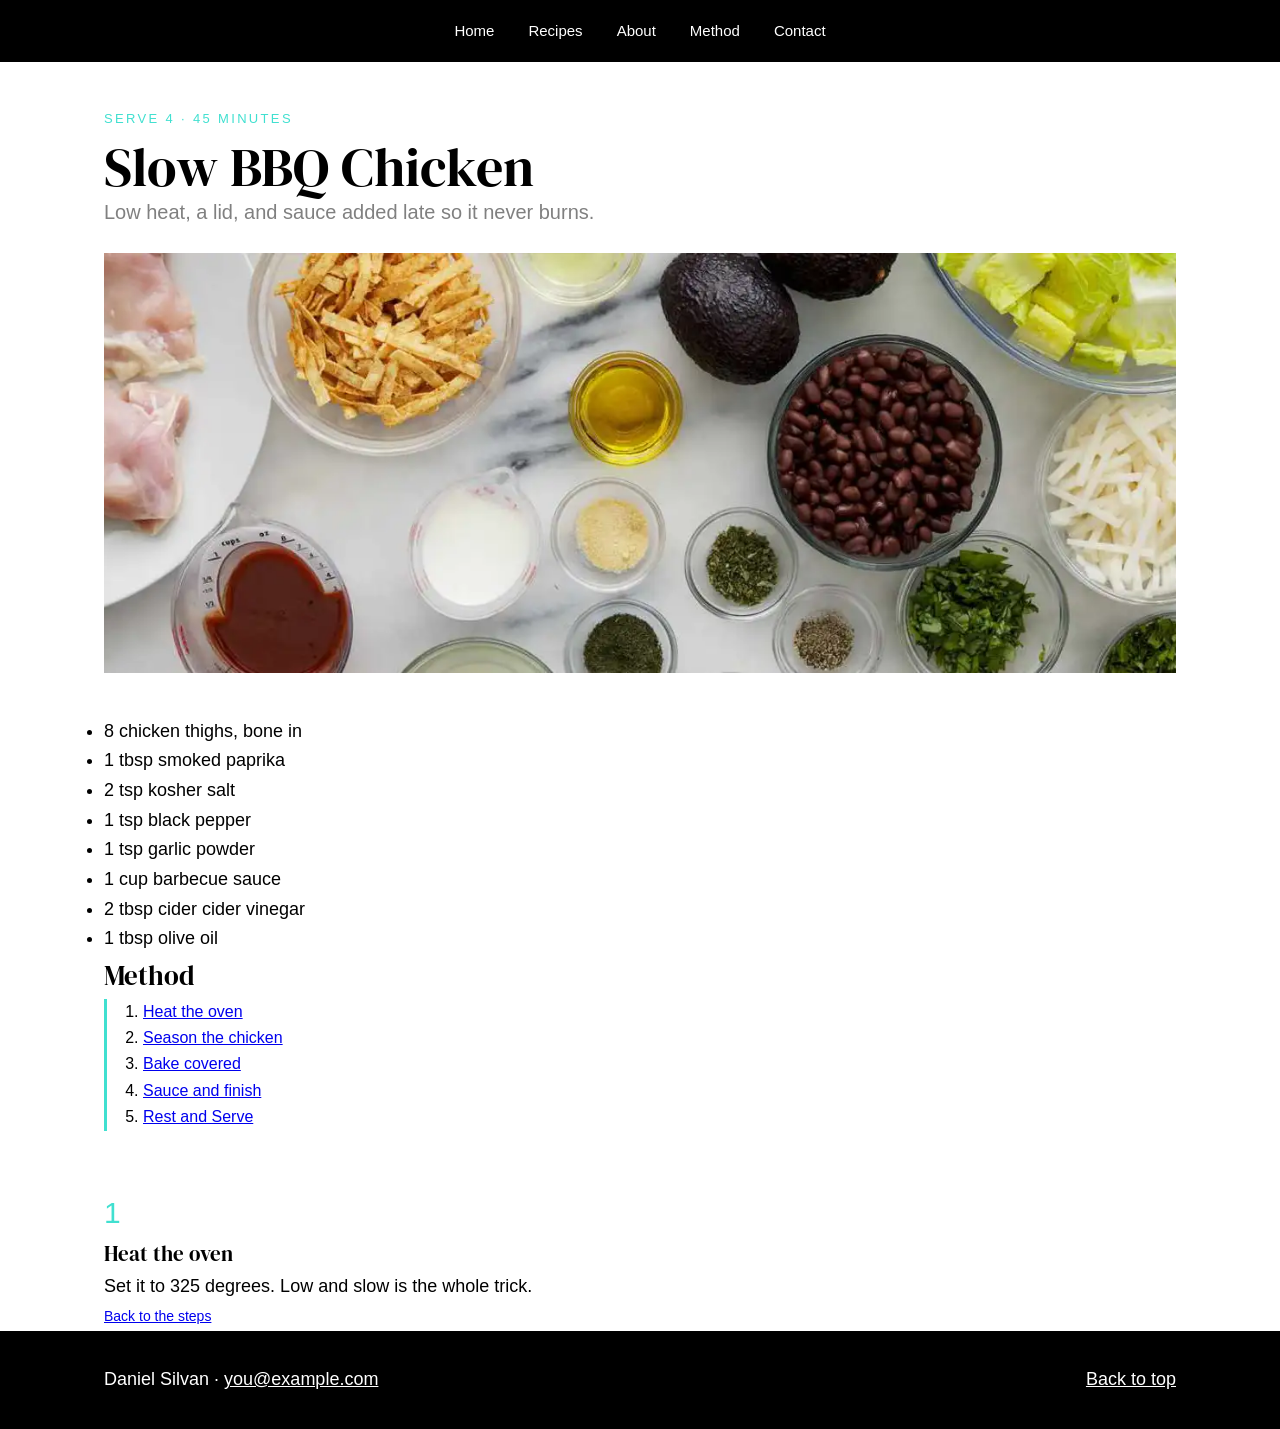
==== recipes/bbq-chicken.html @ 24c55d3a "styling hyper links" ====
<!DOCTYPE html>
<html lang="en">
<head>
    <meta charset="UTF-8">
    <meta name="viewport" content="width=device-width, initial-scale=1.0">
    <title>Slow BBQ Chicken</title>

    <link rel="preconnect" href="https://fonts.googleapis.com">
    <link rel="preconnect" href="https://fonts.gstatic.com" crossorigin>
    <link href="https://fonts.googleapis.com/css2?family=DM+Serif+Display:ital@0;1&display=swap" rel="stylesheet">

    <link rel="stylesheet" href="../css/styles.css">
</head>
<body id="top">

   <nav class="site-nav">
    <ul>
        <li>
            <a href="../index.html">Home</a>
        </li>

        <li>
            <a href="../index.html#cards">Recipes</a>
        </li>

        <li>
            <a href="../index.html#about">About</a>
        </li>

        <li>
            <a href="../index.html#method">Method</a>
        </li>

        <li>
            <a href="mailto:you@example.com">Contact</a>
        </li>
    </ul>
</nav>

<main>
    <header class="recipe-hero">
        <p class="eyebrow">Serve 4 &middot; 45 minutes</p>
        <h1>Slow BBQ Chicken</h1>
        <p class="lede">Low heat, a lid, and sauce added late so it never burns.</p>
        <img src="../images/bbq-chicken-banner.webp" alt="A tray of BBQ chicken">
    </header>

<div class="'recipe-body">
    <aside class="ingridents">
        <ul>
            <li>8 chicken thighs, bone in</li>
            <li>1 tbsp smoked paprika</li>
            <li>2 tsp kosher salt</li>
            <li>1 tsp black pepper</li>
            <li>1 tsp garlic powder</li>
            <li>1 cup barbecue sauce</li>
            <li>2 tbsp cider cider vinegar</li>
            <li>1 tbsp olive oil</li>
        </ul>
    </aside>

    <section id="method">
        <h2>Method</h2>

        <nav class="jump">
            <ol>
            <li><a href="#step-1">Heat the oven</a></li>
            <li><a href="#step-2">Season the chicken</a></li>
            <li><a href="#step-3">Bake covered</a></li>
            <li><a href="#step-4">Sauce and finish</a></li>
            <li><a href="#step-5">Rest and Serve</a></li>
            </ol>
        </nav>
        
        <article class="step" id="step-1">
            <span class="num">1</span>
            <h3>Heat the oven</h3>
            <p>Set it to 325 degrees. Low and slow is the whole trick.</p>
            <p><a class="back" href="#method">Back to the steps</a></p>
        </article>
    </section>
</div>


</main>

    <footer class="site-footer">
        <div class="inner">
        <p>Daniel Silvan &middot; <a href="mailto:you@example.com">you@example.com</a></p>
        <p class="right"><a href="#top">Back to top</a></p>
        </div>
    </footer>

</body>
</html>
---- css/styles.css ----
* {
    box-sizing: border-box;
    margin: 0;
    padding: 0;
}

body {
    background-color: white;
    color: black;
    font-family: 'Inter', Arial, Helvetica, sans-serif;
    font-size: 18px;
    line-height: 1.65;
}

h1, h2, h3 {
    font-family: 'DM Serif Display', Georgia, serif;
    font-weight: 400;
}

.site-nav {
    background-color: black;
}

.site-nav ul {
    list-style: none;
    display: grid;
    grid-template: auto / auto auto auto auto auto;
    gap: 34px;
    width: max-content;
    margin: 0 auto;
    padding: 16px 24px;
}

.site-nav a {
    color: white;
    text-decoration: none;
    font-size: 15px;
}

main {
    max-width: 1120px;
    margin: 0 auto;
    padding: 0 24px;
}

.site-footer {
    background-color: black;
    color: white;
}

.site-footer .inner {
    display: grid;
    grid-template: auto/ 1fr 1fr;
    max-width: 1120px;
    margin: 0 auto;
    padding: 34px 24px;
}

.site-footer a {
    color: white;
}

.site-footer .right {
    text-align: right;
}

.hero {
    display: grid;
    grid-template: auto / 1fr 1fr;
    gap: 28px;
    padding: 54px 0;
}

.hero img {
    width: 100%;
    height: 380px;
    object-fit: cover;
}

h1 {
    font-size: 54px;
    line-height: 1.05;
}

.eyebrow {
    font-size: 13px;
    letter-spacing: 0.18em;
    text-transform: uppercase;
    color: turquoise;
    margin-bottom: 10px;
}

.lede {
    font-size: 20px;
    color: gray;
}

.button {
    display: inline-block;
    margin-top: 12px;
    background: turquoise;
    color: white;
    text-decoration: none;
    padding: 13px 22px;
    font-size: 15px;
    text-transform: uppercase;
}

.section-head {
    border-top: 1px solid white;
    padding: 34px 0 24px;
}

.section-head p {
    max-width: 68ch;
}

.card {
    display: grid;
    grid-template: auto / 1fr 1fr 1fr;
    gap: 28px;
    padding-bottom: 60px;
}

.card img {
    width: 100%;
    height: 230px;
    object-fit: cover;
}

.card h3 {
    margin: 14px 0 6px;
}

.card p {
    font-size: 16px;
    color: gray;
}


.recipe-hero {
    padding: 46px 0 34px;
}

.recipe-hero img {
    width: 100%;
    height: 420px;
    object-fit: cover;
    margin-top: 24px;
}


.recipe-body {
    display: grid;
    grid-template: auto / 300px 1fr;
    gap: 54px;
    padding-bottom: 60px;
}

.ingredient {
    background: white;
    padding: 26px;
    align-self: start;
}

.ingredients ul {
    margin: 12px 0 0 20px;
}

.ingredients li {
    margin-bottom: 9px;
    font-size: 16px;
}

.jump {
    border-left: 3px solid turquoise;
    padding-left: 18px;
    margin-bottom: 30px;
}

.jump ol {
    margin-left: 18px;
}

.jump li {
    font-size: 16px;
}

.step {
    border-top: 1px solid white;
    padding-top: 26px;
    margin-top: 26px;
}

.step .num {
    display: block;
    font-size: 30px;
    color: turquoise;
}

.back {
    font-size: 14px;
    color: gray];
}
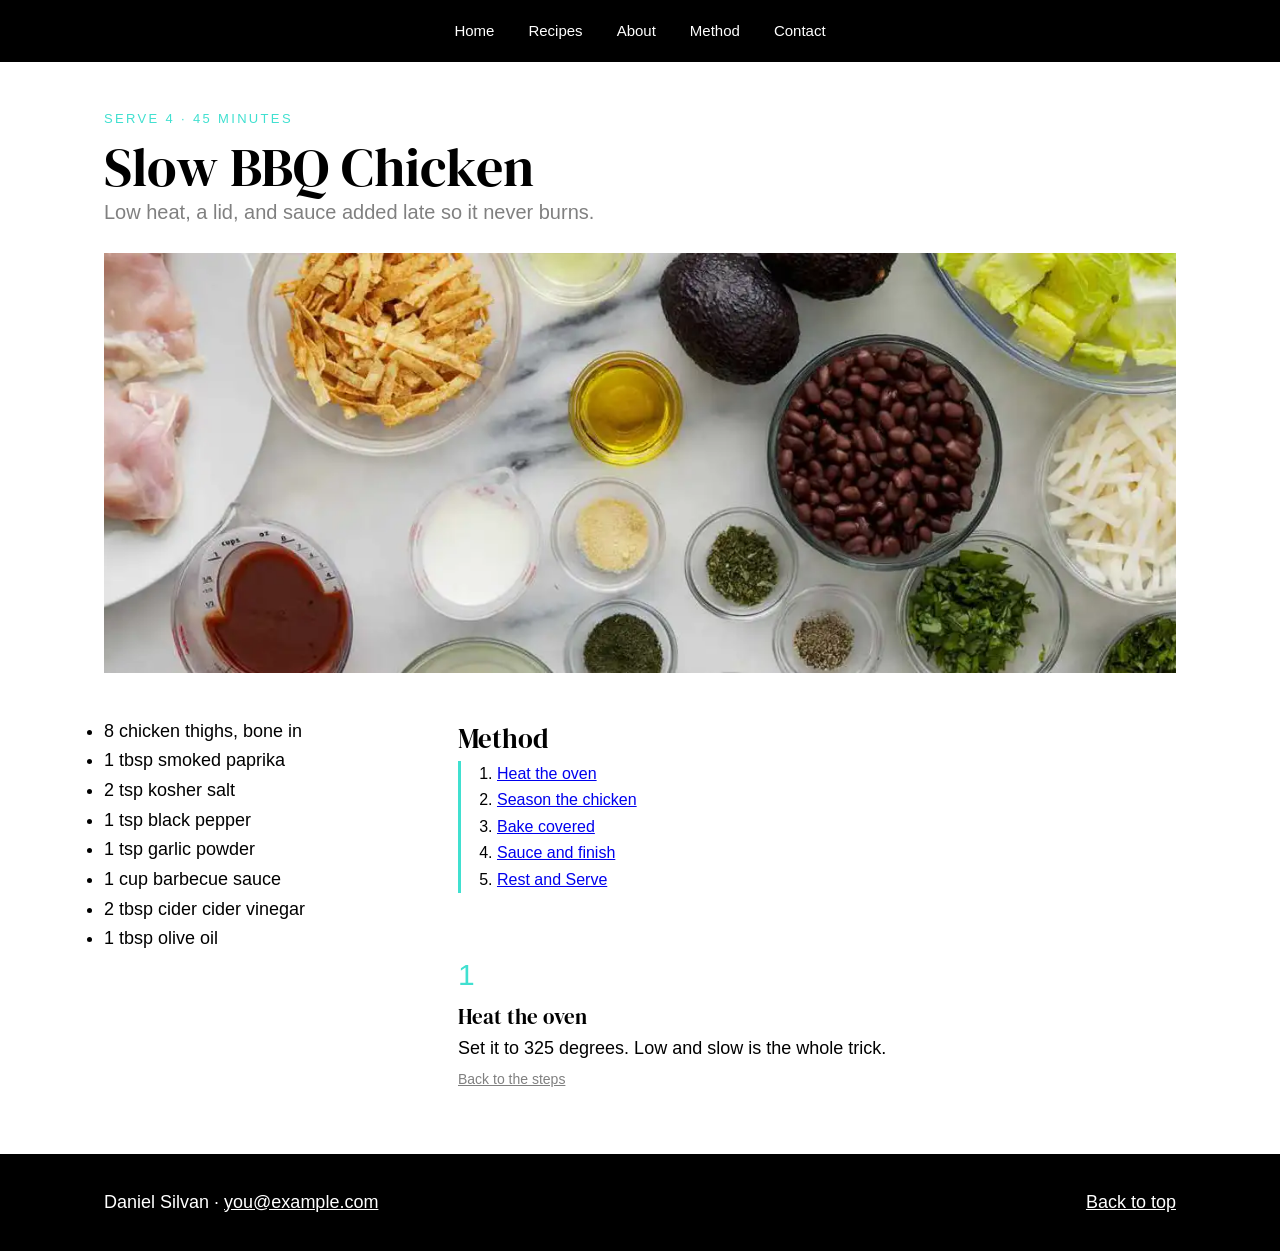
==== commit c36aec16: "recipe body fix" ====
--- a/recipes/bbq-chicken.html
+++ b/recipes/bbq-chicken.html
@@ -45,7 +45,7 @@
         <img src="../images/bbq-chicken-banner.webp" alt="A tray of BBQ chicken">
     </header>
 
-<div class="'recipe-body">
+<div class="recipe-body">
     <aside class="ingridents">
         <ul>
             <li>8 chicken thighs, bone in</li>
--- a/css/styles.css
+++ b/css/styles.css
@@ -200,5 +200,5 @@
 
 .back {
     font-size: 14px;
-    color: gray];
-}
+    color: gray;
+}
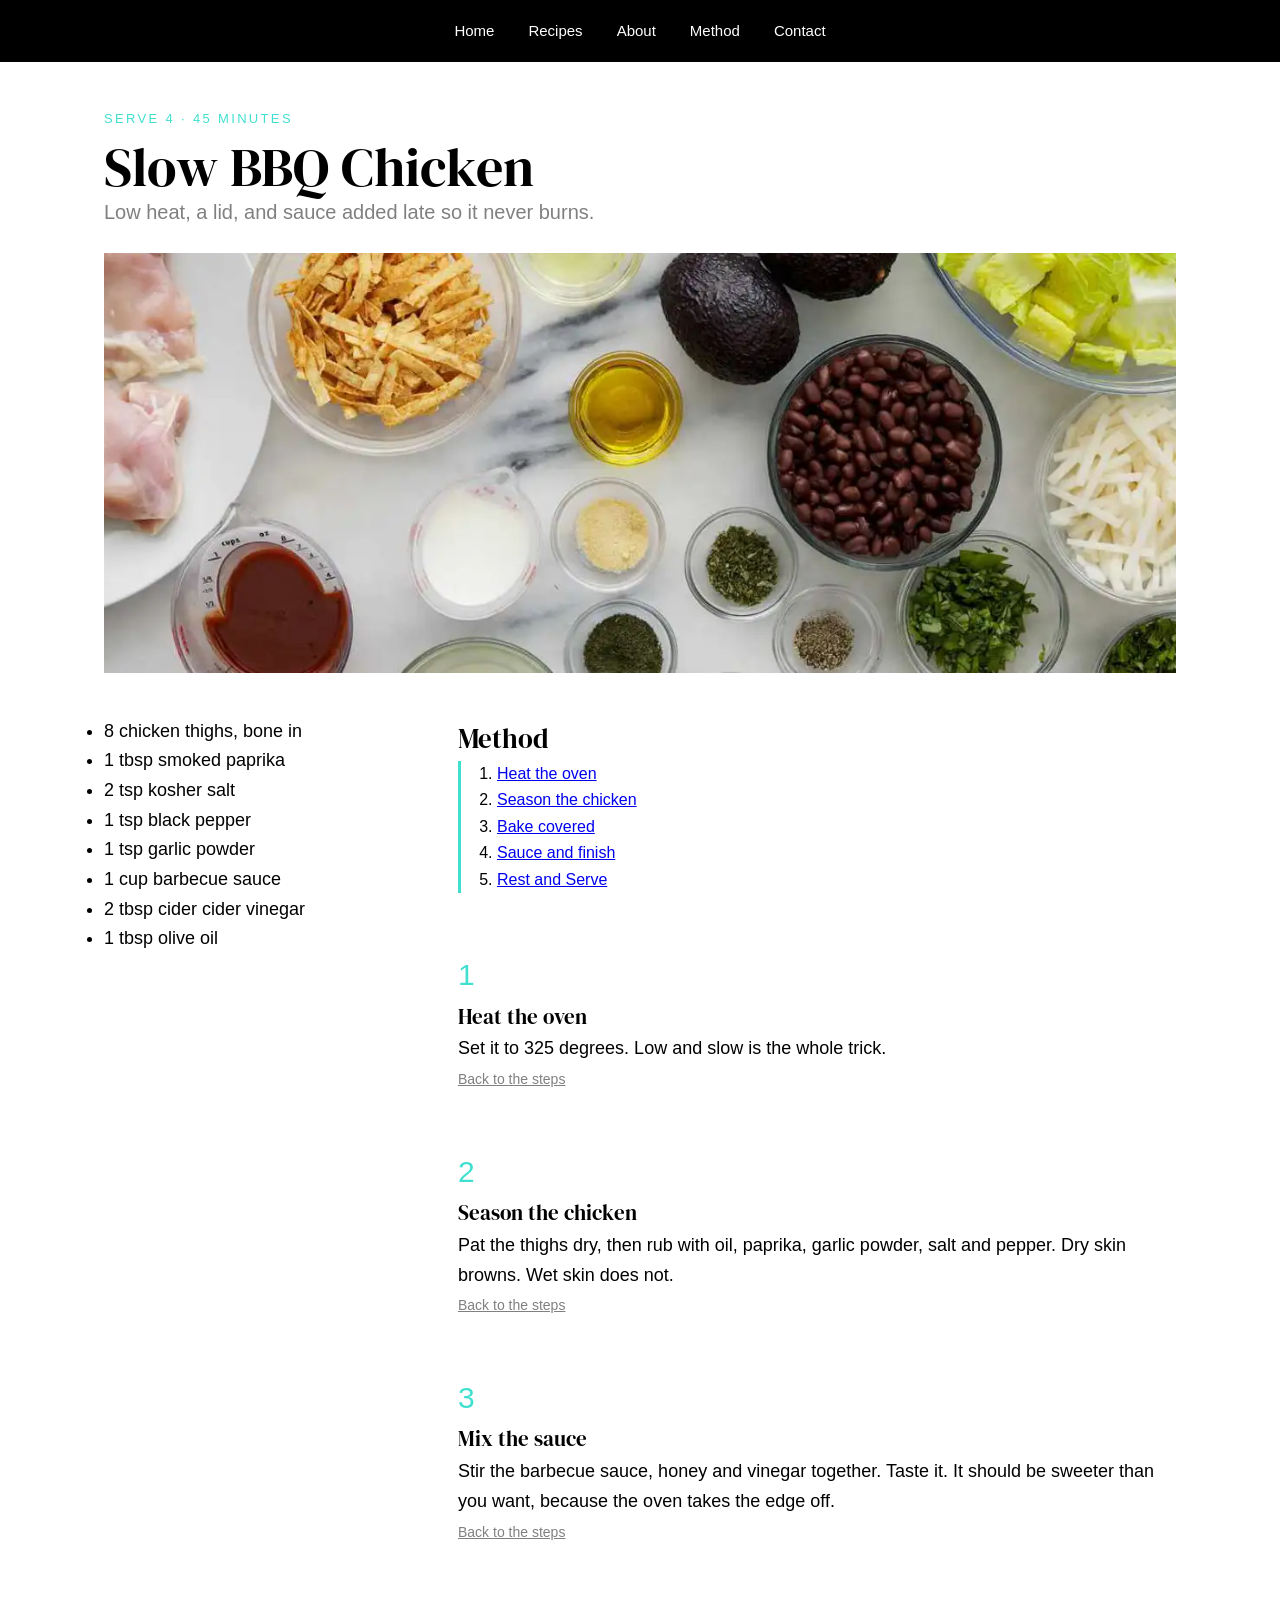
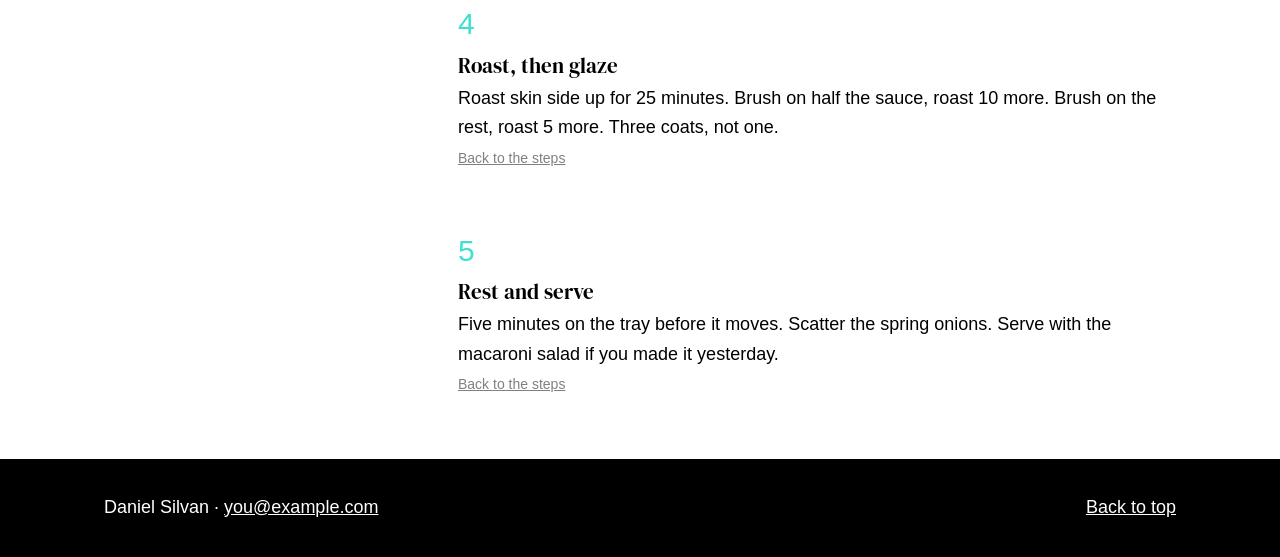
==== commit 846dcb2a: "commit steps" ====
--- a/recipes/bbq-chicken.html
+++ b/recipes/bbq-chicken.html
@@ -64,11 +64,11 @@
 
         <nav class="jump">
             <ol>
-            <li><a href="#step-1">Heat the oven</a></li>
-            <li><a href="#step-2">Season the chicken</a></li>
-            <li><a href="#step-3">Bake covered</a></li>
-            <li><a href="#step-4">Sauce and finish</a></li>
-            <li><a href="#step-5">Rest and Serve</a></li>
+                <li><a href="#step-1">Heat the oven</a></li>
+                <li><a href="#step-2">Season the chicken</a></li>
+                <li><a href="#step-3">Bake covered</a></li>
+                <li><a href="#step-4">Sauce and finish</a></li>
+                <li><a href="#step-5">Rest and Serve</a></li>
             </ol>
         </nav>
         
@@ -78,6 +78,37 @@
             <p>Set it to 325 degrees. Low and slow is the whole trick.</p>
             <p><a class="back" href="#method">Back to the steps</a></p>
         </article>
+
+        <article class="step" id="step-2">
+            <span class="num">2</span>
+            <h3>Season the chicken</h3>
+            <p>Pat the thighs dry, then rub with oil, paprika, garlic powder, salt and pepper. Dry skin browns. Wet skin does not.</p>
+            <p><a class="back" href="#method">Back to the steps</a></p>
+        </article>
+
+        <article class="step" id="step-3">
+            <span class="num">3</span>
+            <h3>Mix the sauce</h3>
+            <p>Stir the barbecue sauce, honey and vinegar together. Taste it. It should be sweeter than you want, because the oven takes the edge off.</p>
+            <p><a class="back" href="#method">Back to the steps</a></p>
+        </article>
+
+        <article class="step" id="step-4">
+            <span class="num">4</span>
+            <h3>Roast, then glaze</h3>
+            <p>Roast skin side up for 25 minutes. Brush on half the sauce, roast 10 more. Brush on the rest, roast 5 more. Three coats, not one.</p>
+            <p><a class="back" href="#method">Back to the steps</a></p>
+        </article>
+
+        <article class="step" id="step-5">
+            <span class="num">5</span>
+            <h3>Rest and serve</h3>
+            <p>Five minutes on the tray before it moves. Scatter the spring onions. Serve with the macaroni salad if you made it yesterday.</p>
+            <p><a class="back" href="#method">Back to the steps</a></p>
+        </article>
+
+
+
     </section>
 </div>
 
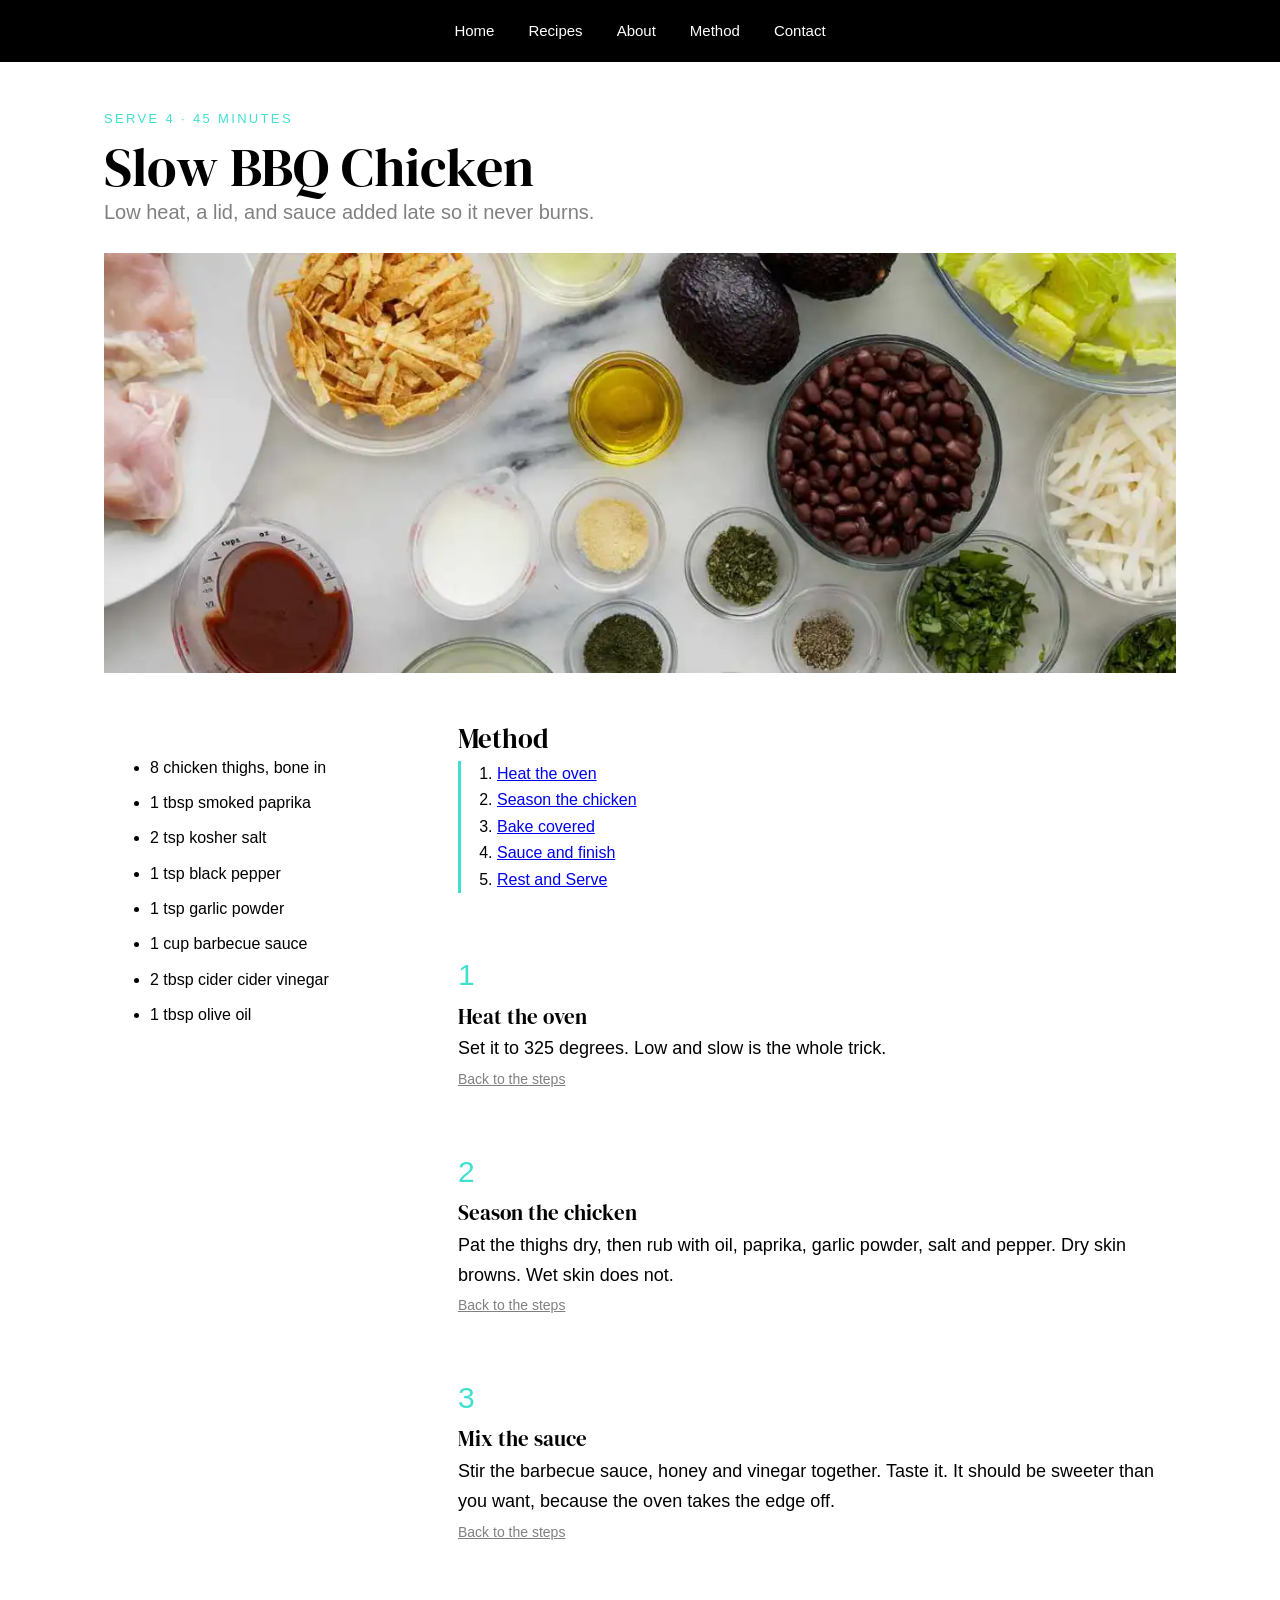
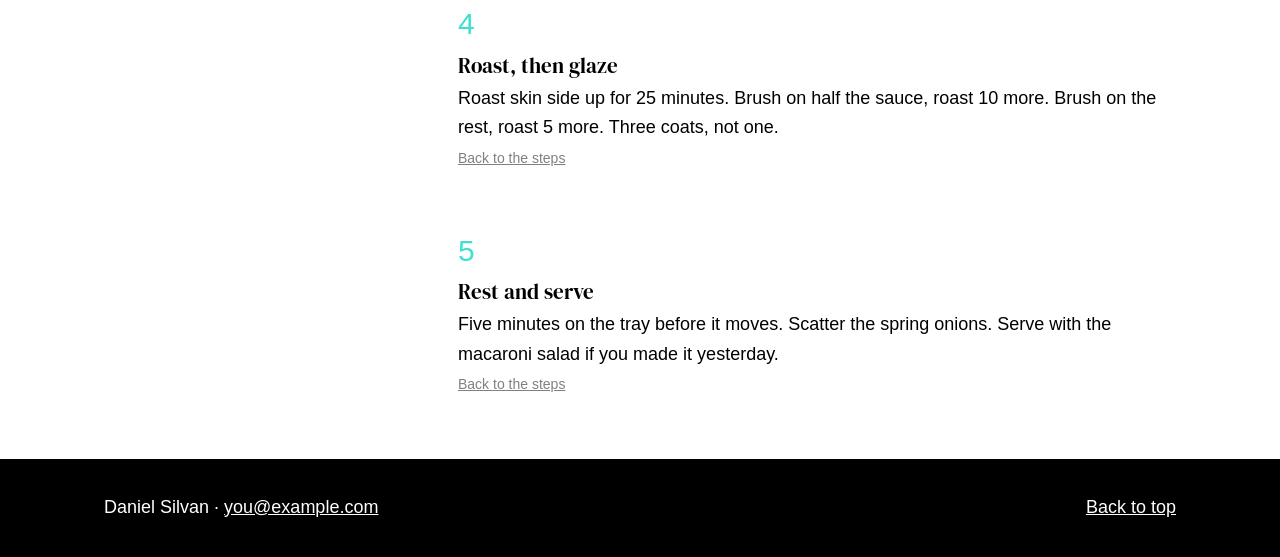
==== commit 4e0d08c2: "ingredients" ====
--- a/recipes/bbq-chicken.html
+++ b/recipes/bbq-chicken.html
@@ -46,7 +46,8 @@
     </header>
 
 <div class="recipe-body">
-    <aside class="ingridents">
+    
+    <aside class="ingredients">
         <ul>
             <li>8 chicken thighs, bone in</li>
             <li>1 tbsp smoked paprika</li>
--- a/css/styles.css
+++ b/css/styles.css
@@ -115,7 +115,7 @@
     max-width: 68ch;
 }
 
-.card {
+.cards {
     display: grid;
     grid-template: auto / 1fr 1fr 1fr;
     gap: 28px;
@@ -157,7 +157,7 @@
     padding-bottom: 60px;
 }
 
-.ingredient {
+.ingredients {
     background: white;
     padding: 26px;
     align-self: start;
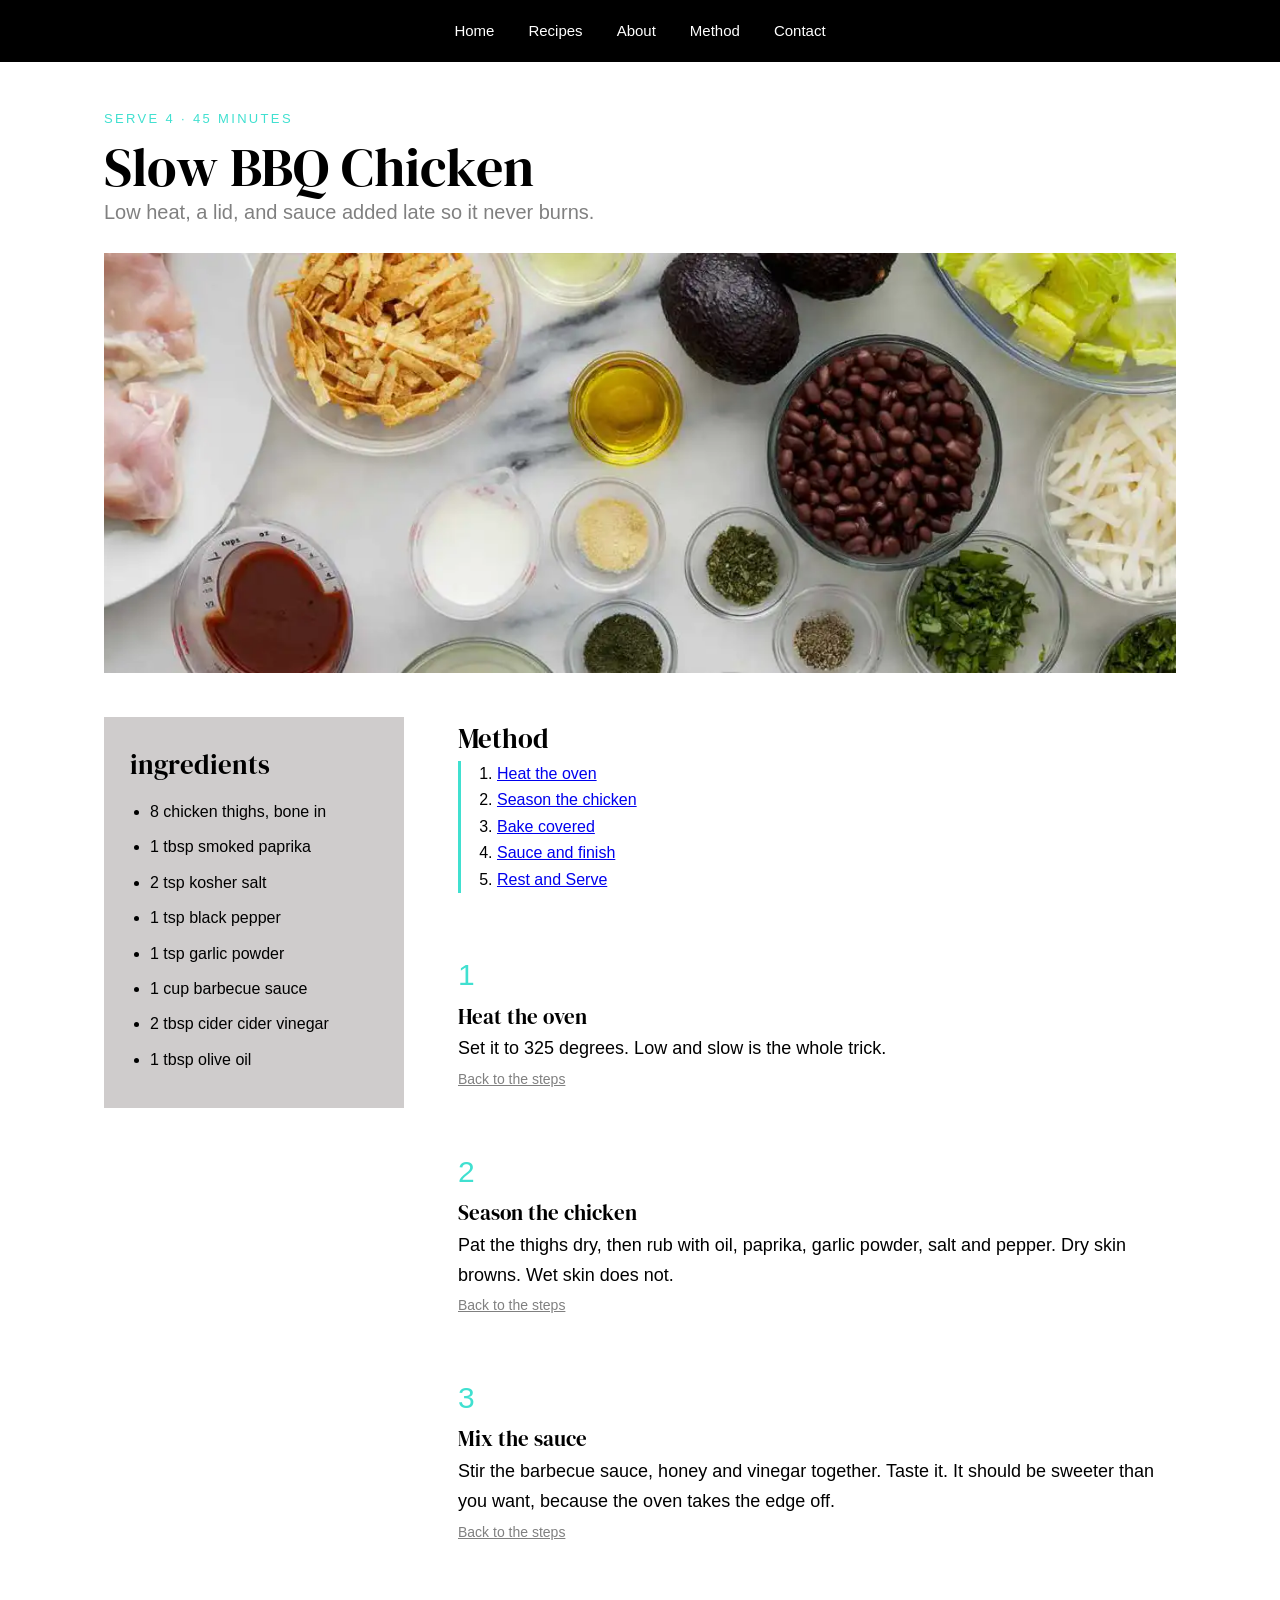
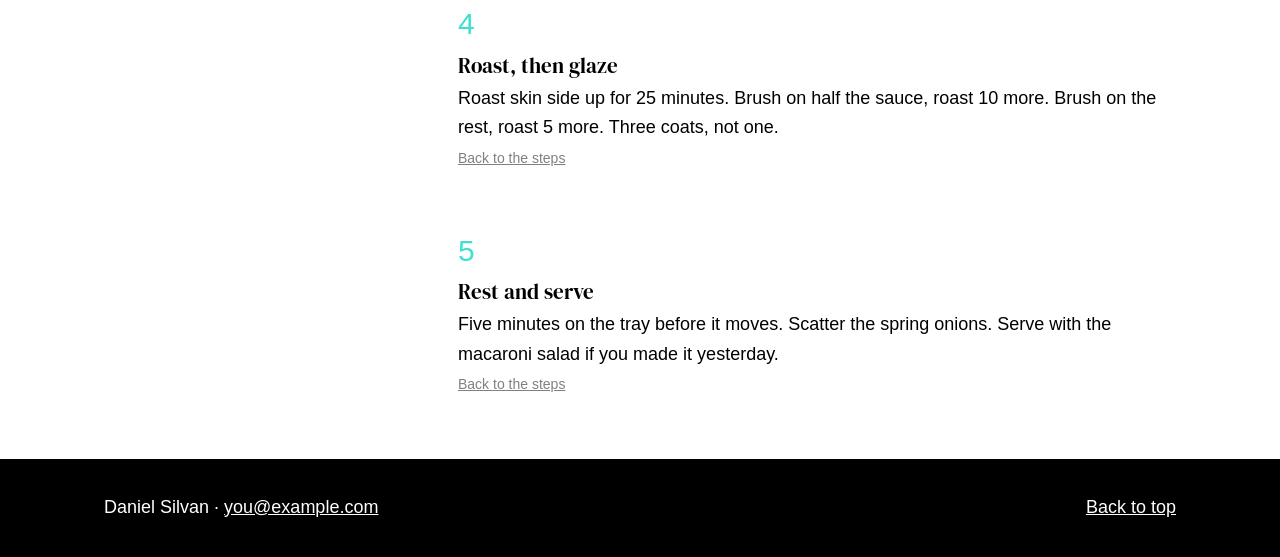
==== commit bea41da4: "ingredients final" ====
--- a/recipes/bbq-chicken.html
+++ b/recipes/bbq-chicken.html
@@ -46,8 +46,8 @@
     </header>
 
 <div class="recipe-body">
-    
     <aside class="ingredients">
+        <h2>ingredients</h2>
         <ul>
             <li>8 chicken thighs, bone in</li>
             <li>1 tbsp smoked paprika</li>
--- a/css/styles.css
+++ b/css/styles.css
@@ -158,7 +158,7 @@
 }
 
 .ingredients {
-    background: white;
+    background: rgb(207, 204, 204);
     padding: 26px;
     align-self: start;
 }
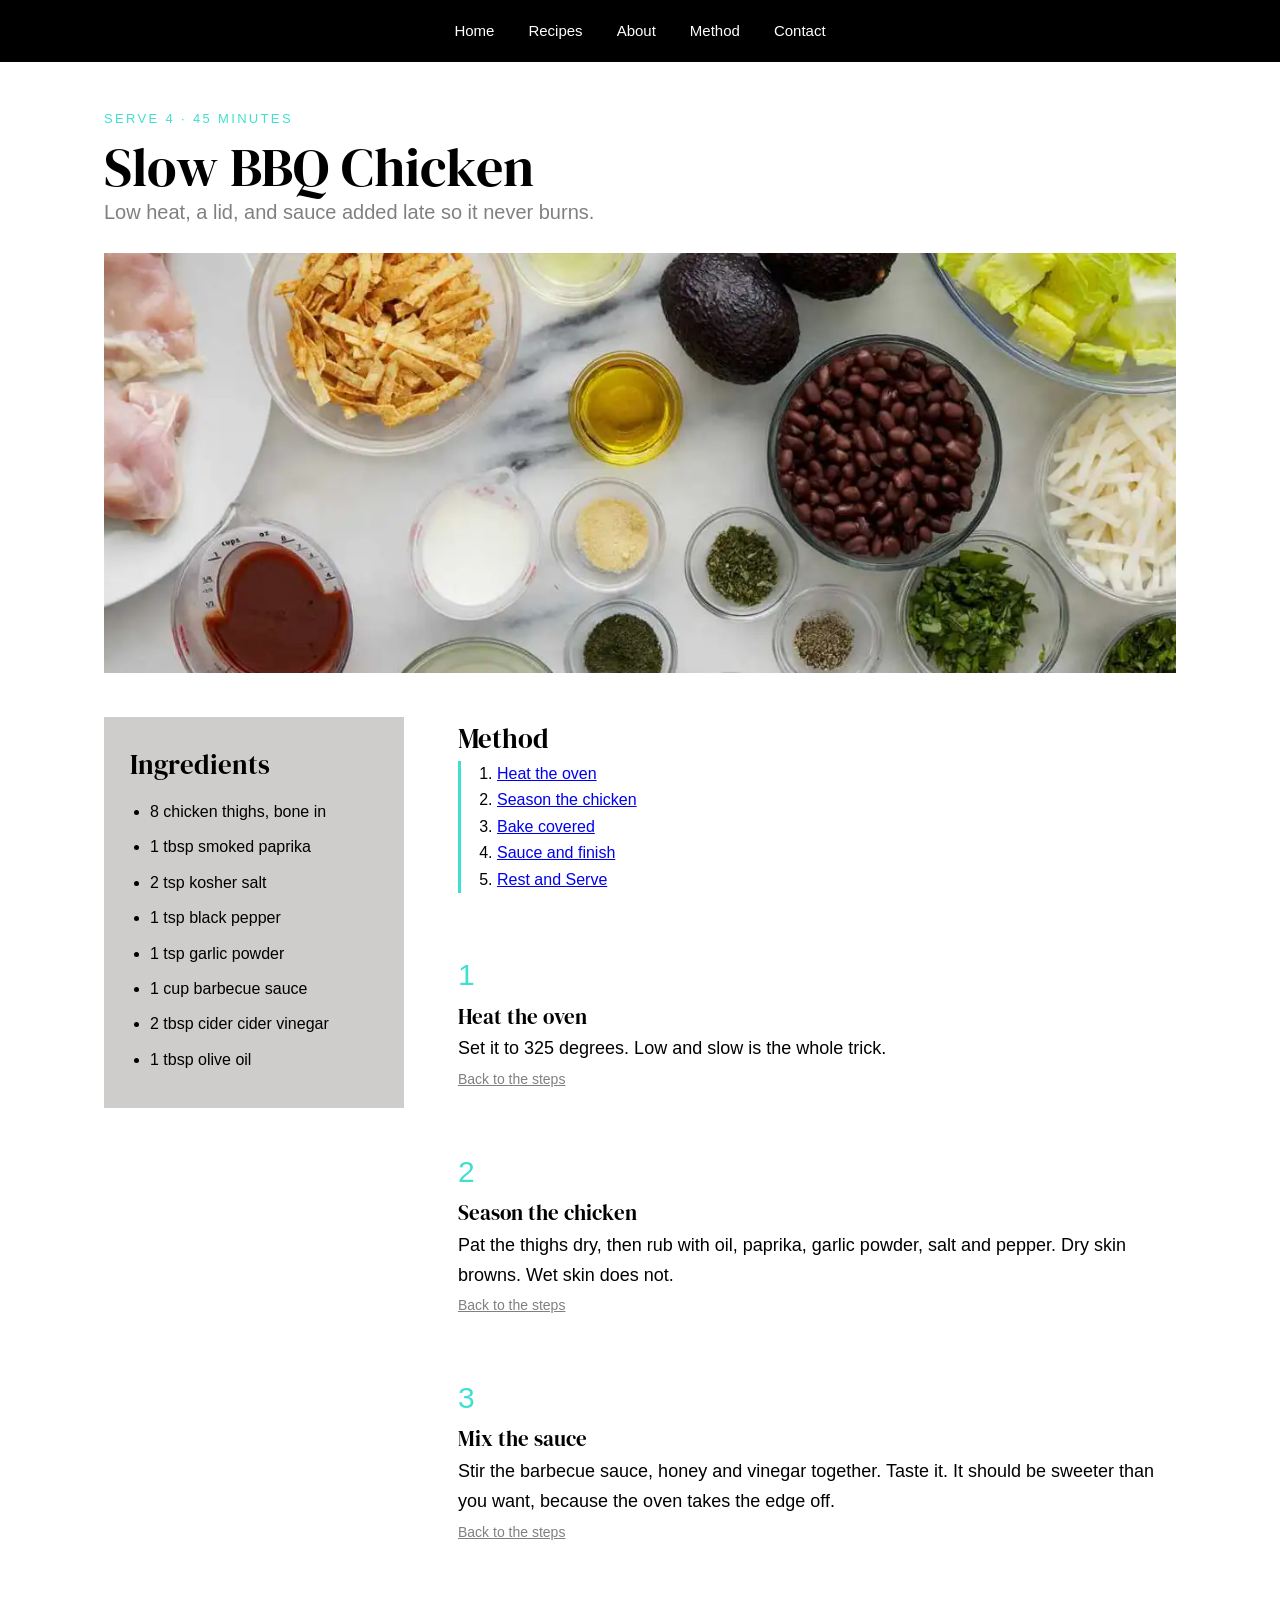
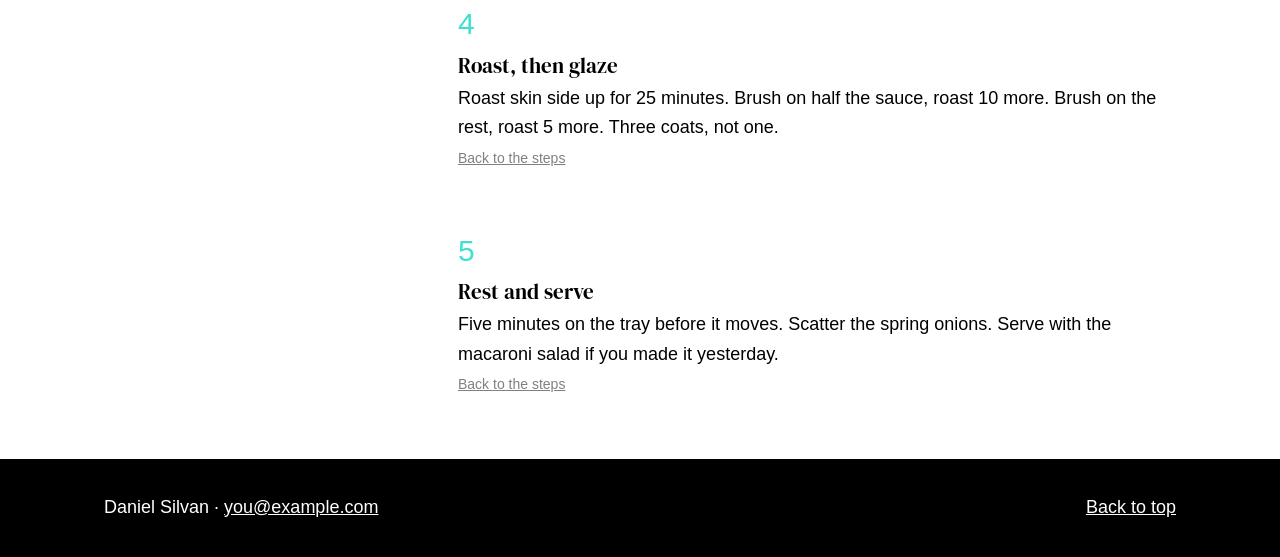
==== commit 2e3ac6ac: "ingredients fix 5" ====
--- a/recipes/bbq-chicken.html
+++ b/recipes/bbq-chicken.html
@@ -47,7 +47,7 @@
 
 <div class="recipe-body">
     <aside class="ingredients">
-        <h2>ingredients</h2>
+        <h2>Ingredients</h2>
         <ul>
             <li>8 chicken thighs, bone in</li>
             <li>1 tbsp smoked paprika</li>
